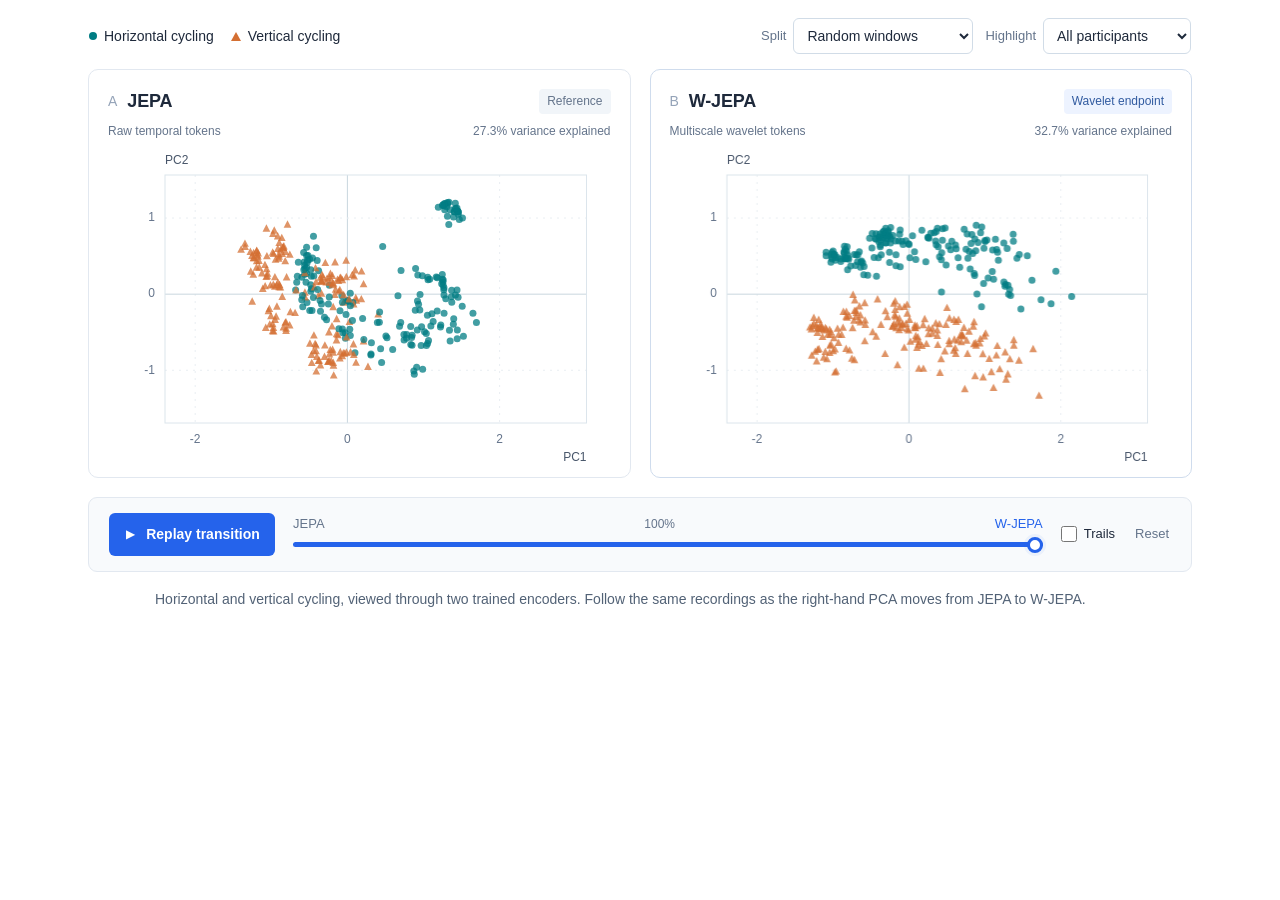
==== pca.html @ 6e19e4da "Publish the W-JEPA website from a dedicated Pages branch" ====
<!doctype html>
<html lang="en"><head><meta charset="utf-8"><meta name="viewport" content="width=device-width, initial-scale=1">
<title>W-JEPA · Explore the representations</title>
<link rel="icon" href="favicon.svg" type="image/svg+xml">
<link rel="stylesheet" href="styles.css">
</head><body class="embed-page" data-figure-view="pca">
<div class="wjepa-figure" id="wjepa-figure">
  <section class="representation-section" id="explorer" aria-label="DSADS cycling representations">
    <div class="figure-toolbar">
      <div class="legend" aria-label="Activities">
        <span class="legend-item"><span class="shape circle" aria-hidden="true"></span>Horizontal cycling</span>
        <span class="legend-item"><span class="shape triangle" aria-hidden="true"></span>Vertical cycling</span>
      </div>
      <div class="figure-filters">
        <label for="split">Split <select id="split"><option value="participant">Unseen participants</option><option value="window" selected>Random windows</option></select></label>
        <label for="participant">Highlight <select id="participant"><option value="all">All participants</option></select></label>
      </div>
    </div>
    <figure class="pca-figure" aria-describedby="pca-caption">
      <div class="plots">
        <section class="plot-panel" aria-labelledby="baseline-title">
          <div class="plot-header"><div><span class="panel-letter">A</span><h3 id="baseline-title">JEPA</h3></div><span class="panel-tag">Reference</span></div>
          <p class="plot-subtitle">Raw temporal tokens <span id="baseline-variance">27.3% variance explained</span></p>
          <div class="scatter-wrap"><canvas id="scatter-reference" tabindex="0" role="img" aria-label="Fixed JEPA PCA reference. Use arrow keys to inspect the same recordings in both panels."></canvas></div>
        </section>
        <section class="plot-panel moving-panel" aria-labelledby="stage-title">
          <div class="plot-header"><div><span class="panel-letter">B</span><h3 id="stage-title">JEPA</h3></div><span class="panel-tag animated-tag" id="stage-tag">Interactive</span></div>
          <p class="plot-subtitle"><span id="stage-subtitle">Raw temporal tokens</span><span id="variance">27.3% variance explained</span></p>
          <div class="scatter-wrap"><canvas id="scatter" tabindex="0" role="img" aria-label="Animated PCA of 360 cycling recordings. Circles show horizontal cycling, triangles show vertical cycling. Use arrow keys to inspect recordings; Escape clears selection."></canvas><div id="tooltip" class="plot-tooltip" role="tooltip" hidden></div></div>
        </section>
      </div>
      <div class="playback">
        <button id="play" class="play-button" type="button" aria-pressed="false"><span id="play-symbol" aria-hidden="true">▶</span><span id="play-label">Play transition</span></button>
        <div class="scrubber">
          <div class="endpoints"><button id="before" type="button" class="endpoint active">JEPA</button><output id="progress-value" for="progress">0%</output><button id="after" type="button" class="endpoint">W-JEPA</button></div>
          <label class="sr-only" for="progress">Transition from JEPA to W-JEPA</label><input id="progress" type="range" min="0" max="1000" value="0" step="1" aria-valuetext="JEPA, 0 percent">
        </div>
        <label class="trail-toggle"><input id="trails" type="checkbox"><span>Trails</span></label>
        <button id="reset" class="reset-button" type="button">Reset</button>
      </div>
      <figcaption class="figure-caption" id="pca-caption"><p>Horizontal and vertical cycling, viewed through two trained encoders. Follow the same recordings as the right-hand PCA moves from JEPA to W-JEPA.</p></figcaption>
    </figure>
    <div class="inspector" id="inspector" aria-live="polite" hidden><p id="inspector-text"></p><button type="button" id="clear-selection" hidden>Clear</button></div>
  </section>

  <div class="sr-only" id="announcer" aria-live="polite"></div>
</div>
<script src="data.js"></script>
<script src="app.js"></script>
</body></html>
---- styles.css ----
@charset "UTF-8";
/* Academic page shell. Figure rules are scoped so Bulma and host styles remain intact. */
:root{color-scheme:light}
html{scroll-behavior:smooth;scroll-padding-top:28px}
body{margin:0;background:#fff;color:#1e293b;font:16px/1.6 Inter,'Segoe UI',-apple-system,BlinkMacSystemFont,sans-serif;-webkit-font-smoothing:antialiased}
.academic-page,.academic-page *,.academic-footer,.academic-footer *{box-sizing:border-box}
.academic-container{max-width:1200px;margin:0 auto;padding:0 32px}
.publication-header{text-align:center;max-width:960px;margin:auto;padding:65px 24px 52px}
.publication-category{font-size:14px;font-weight:500;color:#64748b;letter-spacing:.015em;margin:0 0 13px}
.publication-title{font-size:54px;line-height:1.1;font-weight:800;letter-spacing:-2px;margin:0 0 13px;color:#1e293b}
.publication-subtitle{font-size:30px;line-height:1.28;font-weight:600;letter-spacing:-.7px;margin:0;color:#334155}
.publication-links{display:flex;justify-content:center;gap:9px;flex-wrap:wrap;margin-top:26px}
.publication-button{display:inline-flex;align-items:center;justify-content:center;gap:10px;padding:9px 17px;border-radius:9px;background:#f1f5f9;color:#334155;text-decoration:none;font-size:14px;font-weight:600;transition:background .2s}
.publication-button.primary{background:#1e293b;color:white}
.publication-button:hover{background:#e2e8f0}
.publication-button.primary:hover{background:#2563eb}
.publication-button:focus-visible,.academic-footer a:focus-visible{outline:3px solid #2563eb;outline-offset:4px}
.teaser-section{padding:0 0 46px}
.academic-footer{background:#f8fafc;border-top:1px solid #e2e8f0;padding:27px 24px;text-align:center;font-size:13px;color:#64748b}
.academic-footer>div{max-width:830px;margin:auto}
.academic-footer p{margin:0 0 6px;line-height:1.7}
.academic-footer a{color:#2563eb;text-decoration:none}
.academic-footer a:hover{text-decoration:underline}
.skip-link{position:absolute;left:20px;top:-100px;z-index:5;background:white;padding:10px 14px;color:#2563eb}
.skip-link:focus{top:12px}
.embed-page{margin:0;padding:0;background:#f8fafc}
.embed-page[data-figure-view="pca"]{background:#fff}
.embed-page .wjepa-figure{max-width:1136px;margin:0 auto;padding:18px 16px;box-sizing:border-box}
.embed-page[data-figure-view="wavelet"] .signal-section{border-top:0;margin-top:0;padding-top:0}

/* Self-contained, template-compatible interactive figure. */
.wjepa-figure{--wj-ink:#1e293b;--wj-muted:#64748b;--wj-line:#e2e8f0;--wj-blue:#2563eb;--wj-teal:#007c83;--wj-orange:#d46f32;--wj-surface:#f8fafc;display:flow-root;min-width:0;color:var(--wj-ink);font:16px/1.6 Inter,'Segoe UI',-apple-system,BlinkMacSystemFont,sans-serif}
.wjepa-figure *,.wjepa-figure *:before,.wjepa-figure *:after{box-sizing:border-box}
.wjepa-figure p,.wjepa-figure h2,.wjepa-figure h3,.wjepa-figure figure{margin:0}
.wjepa-figure p{line-height:1.65}
.wjepa-figure button,.wjepa-figure input,.wjepa-figure select{font:inherit;box-shadow:none;letter-spacing:normal}
.wjepa-figure button{cursor:pointer;touch-action:manipulation;border:0;transition:background .18s,color .18s;color:inherit}
.wjepa-figure select,.wjepa-figure summary,.wjepa-figure a{cursor:pointer}
.wjepa-figure button:focus-visible,.wjepa-figure a:focus-visible,.wjepa-figure input:focus-visible,.wjepa-figure select:focus-visible,.wjepa-figure summary:focus-visible,.wjepa-figure canvas:focus-visible{outline:3px solid var(--wj-blue);outline-offset:4px}
.wjepa-figure [hidden]{display:none!important}
.wjepa-figure .sr-only{position:absolute;width:1px;height:1px;padding:0;margin:-1px;overflow:hidden;clip:rect(0,0,0,0);white-space:nowrap;border:0}
.wjepa-figure input[type=checkbox]{appearance:auto;accent-color:var(--wj-blue);width:16px;height:16px;margin:0;flex:0 0 auto;cursor:pointer}
.wjepa-figure select{appearance:auto;max-width:100%;border:1px solid #d1dce7;border-radius:6px;background:white;padding:7px 25px 7px 9px;color:var(--wj-ink);font-size:14px;line-height:1.45;min-height:36px}
.wjepa-figure .figure-heading{text-align:center;max-width:820px;margin:0 auto 27px}
.wjepa-figure .section-label{font-size:13px;color:var(--wj-blue);font-weight:600;margin-bottom:7px}
.wjepa-figure .figure-heading h2,.wjepa-figure .section-heading h2{font-size:29px;font-weight:700;line-height:1.25;letter-spacing:-.6px}
.wjepa-figure .figure-heading>p:last-child{font-size:16px;color:var(--wj-muted);margin-top:12px;line-height:1.65}
.wjepa-figure .figure-toolbar{display:flex;flex-wrap:wrap;justify-content:space-between;align-items:center;gap:14px;padding:0 1px 15px}
.wjepa-figure .legend{display:flex;align-items:center;flex-wrap:wrap;gap:17px;font-size:14px}
.wjepa-figure .legend-item{display:flex;align-items:center;gap:7px;min-height:32px}
.wjepa-figure .shape{display:inline-block;flex:0 0 auto}
.wjepa-figure .circle{width:8px;height:8px;border-radius:50%;background:var(--wj-teal)}
.wjepa-figure .triangle{width:0;height:0;border-left:5px solid transparent;border-right:5px solid transparent;border-bottom:9px solid var(--wj-orange)}
.wjepa-figure .figure-filters{display:flex;gap:12px;align-items:center;flex-wrap:wrap}
.wjepa-figure .figure-filters>label{display:flex;align-items:center;gap:7px;font-size:13px;color:var(--wj-muted)}
.wjepa-figure .plots{position:relative;display:grid;grid-template-columns:repeat(2,minmax(0,1fr));gap:19px}
.wjepa-figure .plot-panel{background:white;border:1px solid var(--wj-line);border-radius:10px;min-width:0;padding:19px 19px 8px}
.wjepa-figure .moving-panel{background:white;border-color:#cfdced}
.wjepa-figure .plot-header{display:flex;align-items:center;justify-content:space-between;gap:10px}
.wjepa-figure .plot-header>div{display:flex;gap:10px;align-items:center;min-width:0}
.wjepa-figure .plot-header h3{font-size:18px;line-height:1.35;font-weight:650;letter-spacing:-.2px}
.wjepa-figure .panel-letter{font-size:14px;color:#94a3b8;line-height:1.1;font-weight:500}
.wjepa-figure .panel-tag{font-size:12px;color:var(--wj-muted);background:#f1f5f9;padding:3px 8px;border-radius:4px;white-space:nowrap}
.wjepa-figure .animated-tag{background:#edf3ff;color:#315ba0}
.wjepa-figure .plot-subtitle{font-size:12px;color:var(--wj-muted);display:flex;align-items:center;justify-content:space-between;flex-wrap:wrap;gap:3px 10px;margin-top:6px;min-height:24px}
.wjepa-figure .scatter-wrap{position:relative;margin-top:6px}
.wjepa-figure .scatter-wrap canvas{display:block;width:100%;height:319px;cursor:crosshair;touch-action:pan-y}
.wjepa-figure .plot-tooltip{position:absolute;z-index:3;pointer-events:none;background:#fff;color:var(--wj-ink);padding:11px 13px;max-width:min(245px,95%);box-shadow:0 5px 20px #1e293b18;border:1px solid #d1dce7;border-radius:7px;font-size:13px;line-height:1.6}
.wjepa-figure .plot-tooltip strong{display:block;font-size:14px}
.wjepa-figure .plot-tooltip small{display:block;font-size:12px;color:var(--wj-muted)}
.wjepa-figure .plot-empty{position:absolute;inset:60px 0 40px;z-index:1;display:grid;place-items:center;color:var(--wj-muted);padding:20px;background:#ffffffbd;pointer-events:none;text-align:center;font-size:14px}
.wjepa-figure .playback{display:flex;align-items:center;gap:18px;margin-top:19px;padding:15px 20px;border:1px solid var(--wj-line);border-radius:9px;background:var(--wj-surface)}
.wjepa-figure .play-button{display:flex;align-items:center;justify-content:center;gap:9px;background:var(--wj-blue);color:white;border-radius:6px;padding:10px 15px;font-size:14px;font-weight:550;white-space:nowrap;min-width:166px;min-height:40px}
.wjepa-figure .play-button:hover{background:#1d4ed8}
.wjepa-figure .play-button>span:first-child{width:13px;font-size:12px}
.wjepa-figure .scrubber{flex:1;min-width:130px}
.wjepa-figure .endpoints{display:flex;align-items:center;justify-content:space-between;gap:7px;margin-bottom:7px}
.wjepa-figure .endpoint{background:none;color:var(--wj-muted);font-size:13px;line-height:1.25;padding:2px 0;font-weight:500}
.wjepa-figure .endpoint.active{color:var(--wj-blue)}
.wjepa-figure output{font-size:12px;color:var(--wj-muted);font-variant-numeric:tabular-nums;line-height:1}
.wjepa-figure input[type=range]{width:100%;display:block;height:5px;appearance:none;-webkit-appearance:none;border:0;border-radius:4px;background:linear-gradient(to right,var(--wj-blue) 0%,var(--wj-blue) var(--progress,0%),#d5dfe9 var(--progress,0%),#d5dfe9 100%);margin:8px 0;cursor:ew-resize}
.wjepa-figure input[type=range]::-webkit-slider-thumb{appearance:none;-webkit-appearance:none;width:16px;height:16px;border:3px solid var(--wj-blue);border-radius:50%;background:white;box-shadow:0 0 0 3px #2563eb0f}
.wjepa-figure input[type=range]::-moz-range-thumb{width:12px;height:12px;border:3px solid var(--wj-blue);border-radius:50%;background:white}
.wjepa-figure .trail-toggle{display:flex;align-items:center;gap:7px;font-size:13px;cursor:pointer}
.wjepa-figure .reset-button{padding:9px 2px;font-size:13px;background:transparent;color:var(--wj-muted)}
.wjepa-figure .reset-button:hover{color:var(--wj-blue)}
.wjepa-figure .figure-caption{margin:16px auto 0;max-width:970px;font-size:14px;line-height:1.75;color:#526276;text-align:left}
.wjepa-figure .figure-caption strong{font-weight:650;color:var(--wj-ink)}
.wjepa-figure .inspector{display:flex;align-items:center;justify-content:space-between;gap:12px;margin-top:10px;padding:10px 13px;background:#f8fafc;border-radius:5px;font-size:12px;color:var(--wj-muted);min-height:40px}
.wjepa-figure .inspector strong{font-weight:550;color:var(--wj-ink)}
.wjepa-figure .inspector button{font-size:12px;background:transparent;color:var(--wj-blue);padding:3px;white-space:nowrap}
.wjepa-figure .evaluation-summary{display:grid;grid-template-columns:240px minmax(0,1fr);gap:30px;align-items:center;max-width:950px;margin:27px auto 0}
.wjepa-figure .evaluation-label h3{font-size:15px;font-weight:600;line-height:1.45}
.wjepa-figure .evaluation-label p{font-size:12px;color:var(--wj-muted);margin-top:4px}
.wjepa-figure .table-scroll{min-width:0}
.wjepa-figure .evaluation-table{border-collapse:collapse;table-layout:auto;width:100%;font-size:14px;line-height:1.5;background:transparent}
.wjepa-figure .evaluation-table th,.wjepa-figure .evaluation-table td{padding:8px 10px;text-align:right;border:0;border-bottom:1px solid var(--wj-line);font-variant-numeric:tabular-nums;background:transparent;color:var(--wj-ink);vertical-align:middle}
.wjepa-figure .evaluation-table th:first-child{text-align:left}
.wjepa-figure .evaluation-table thead th{font-size:12px;color:var(--wj-muted);font-weight:500}
.wjepa-figure .evaluation-table tbody th{font-weight:500}
.wjepa-figure .evaluation-table tbody tr:last-child th,.wjepa-figure .evaluation-table tbody tr:last-child td{font-weight:650;border-bottom:0}
.wjepa-figure .evaluation-table tbody tr:last-child td{color:var(--wj-teal)}
.wjepa-figure .evaluation-table small{font-size:12px}
.wjepa-figure .split-note{max-width:950px;margin:10px auto 0;font-size:12px;line-height:1.65;color:var(--wj-muted)}
.wjepa-figure .signal-section{border-top:1px solid var(--wj-line);margin-top:44px;padding-top:35px}
.wjepa-figure .section-heading{display:flex;align-items:center;justify-content:space-between;gap:24px;margin-bottom:18px}
.wjepa-figure .section-heading h2{font-size:26px}
.wjepa-figure .section-heading p:last-child{font-size:14px;color:var(--wj-muted);margin-top:8px}
.wjepa-figure .correlation{text-align:right;flex:0 0 auto}
.wjepa-figure .correlation strong{font-size:31px;font-weight:600;letter-spacing:-1px;line-height:1.1;font-variant-numeric:tabular-nums}
.wjepa-figure .correlation span{display:block;font-size:12px;color:var(--wj-muted);margin-top:5px}
.wjepa-figure .wave-legend{display:flex;flex-wrap:wrap;gap:20px;margin:0 0 13px;font-size:13px;color:var(--wj-muted)}
.wjepa-figure .wave-legend>span{display:flex;align-items:center;gap:8px}
.wjepa-figure .wave-line{display:inline-block;width:23px;border-top:2px solid #007c72}
.wjepa-figure .vertical-line{border-color:#c3632b;border-top-style:dashed}
.wjepa-figure .signal-grid{display:grid;grid-template-columns:repeat(2,minmax(0,1fr));gap:19px}
.wjepa-figure .signal-card{background:white;border:1px solid var(--wj-line);border-radius:9px;min-width:0;overflow:hidden}
.wjepa-figure .signal-card-heading{display:flex;align-items:center;justify-content:space-between;gap:10px;padding:18px 18px 0}
.wjepa-figure .signal-card-heading>div{display:flex;align-items:center;gap:10px;min-width:0}
.wjepa-figure .signal-card h3{font-size:15px;font-weight:600;line-height:1.4}
.wjepa-figure .number-label{font-size:13px;color:#94a3b8}
.wjepa-figure .signal-badge{font-size:12px;color:var(--wj-muted);white-space:nowrap}
.wjepa-figure .signal-badge.accent{font-size:12px;color:var(--wj-teal);background:#eef8f6;padding:3px 7px;border-radius:4px}
.wjepa-figure .signal-plot{margin:5px 8px 0}
.wjepa-figure .signal-plot canvas{display:block;width:100%;height:200px}
.wjepa-figure .signal-caption{padding:0 18px 16px;font-size:13px;line-height:1.6;color:var(--wj-muted)}
.wjepa-figure .band-toolbar{display:flex;align-items:center;gap:22px;margin-top:18px}
.wjepa-figure .band-label{font-size:14px;flex:0 0 auto;line-height:1.5}
.wjepa-figure .band-label small{display:block;color:var(--wj-muted);font-size:12px}
.wjepa-figure .band-buttons{display:flex;flex-wrap:wrap;gap:7px}
.wjepa-figure .band-buttons button{font-size:13px;border:1px solid #d5dfe8;border-radius:5px;background:white;padding:7px 13px;min-width:107px;line-height:1.4;text-align:left}
.wjepa-figure .band-buttons small{display:block;font-size:12px;color:var(--wj-muted);margin-top:1px}
.wjepa-figure .band-buttons button[aria-pressed=true]{color:white;background:var(--wj-blue);border-color:var(--wj-blue)}
.wjepa-figure .band-buttons button[aria-pressed=true] small{color:#e8efff}
.wjepa-figure .band-buttons button:hover:not([aria-pressed=true]){background:#f1f5f9}
.wjepa-figure .signal-footnote{font-size:12px;color:var(--wj-muted);margin-top:14px;line-height:1.7}
.wjepa-figure .methods{border-top:1px solid var(--wj-line);padding-top:24px;margin-top:34px}
.wjepa-figure .methods-heading h3{font-size:18px;font-weight:600;line-height:1.4;margin-bottom:11px}
.wjepa-figure .methods details{border-bottom:1px solid var(--wj-line)}
.wjepa-figure .methods summary{padding:13px 1px;display:flex;align-items:center;gap:12px;font-size:14px;font-weight:500;list-style:none}
.wjepa-figure .methods summary::-webkit-details-marker{display:none}
.wjepa-figure .methods summary>span{color:#94a3b8;font-size:12px;font-weight:400}
.wjepa-figure .methods summary:after{content:'+';font-size:20px;color:var(--wj-muted);font-weight:350;line-height:1;margin-left:auto}
.wjepa-figure .methods details[open] summary:after{content:'−'}
.wjepa-figure .method-content{max-width:960px;padding:0 16px 17px 31px}
.wjepa-figure .method-content p{font-size:14px;color:var(--wj-muted);line-height:1.8;margin:0 0 11px}
.wjepa-figure .method-content p:last-child{margin-bottom:0}
.wjepa-figure .method-content code{font-size:12px;background:#f1f5f9;color:#475569;padding:1px 3px;overflow-wrap:anywhere}
.wjepa-figure .method-content a{color:var(--wj-blue);text-underline-offset:3px}
.wjepa-figure .projection-evidence{display:flex;gap:15px 30px;flex-wrap:wrap;margin:15px 0;padding:12px 0;border-block:1px solid var(--wj-line);font-size:12px;color:var(--wj-muted)}
.wjepa-figure .projection-evidence strong{display:block;font-size:15px;font-weight:550;color:var(--wj-ink);margin-top:2px}

@media(max-width:1024px){
 .academic-container{padding:0 24px}
 .wjepa-figure .figure-toolbar{gap:9px}
 .wjepa-figure .figure-filters{gap:10px}
 .wjepa-figure .plot-panel{padding:16px 14px 7px}
 .wjepa-figure .plot-header h3{font-size:16px}
 .wjepa-figure .plot-subtitle{display:block;min-height:40px}
 .wjepa-figure .plot-subtitle>span:last-child{display:block}
 .wjepa-figure .scatter-wrap canvas{height:299px}
 .wjepa-figure .evaluation-summary{grid-template-columns:220px minmax(0,1fr);gap:20px}
 .wjepa-figure .signal-card-heading{flex-wrap:wrap;min-height:59px;gap:4px 12px;padding:15px 15px 0}
 .wjepa-figure .band-toolbar{flex-direction:column;align-items:flex-start;gap:10px}
 .wjepa-figure .band-buttons{width:100%}
 .wjepa-figure .band-buttons button{flex:1}
}
@media(max-width:700px){
 .publication-header{padding:39px 20px 36px}
 .publication-title{font-size:43px;letter-spacing:-1.4px}
 .publication-subtitle{font-size:24px;letter-spacing:-.4px}
 .publication-category{font-size:13px}
 .publication-links{gap:7px;margin-top:20px}
 .publication-button{font-size:13px;padding:8px 12px}
 .academic-container{padding:0 18px}
 .wjepa-figure .figure-heading{margin-bottom:22px}
 .wjepa-figure .figure-heading h2{font-size:25px;letter-spacing:-.4px}
 .wjepa-figure .figure-heading>p:last-child{font-size:15px}
 .wjepa-figure .desktop-break{display:none}
 .wjepa-figure .figure-toolbar{align-items:flex-start;flex-direction:column;gap:10px}
 .wjepa-figure .figure-filters{width:100%;gap:8px}
 .wjepa-figure .figure-filters>label{flex:1;flex-direction:column;align-items:flex-start;gap:4px;font-size:12px;min-width:0}
 .wjepa-figure .figure-filters select{width:100%;font-size:14px}
 .wjepa-figure .legend{font-size:13px;gap:15px}
 .wjepa-figure .plots{gap:13px;grid-template-columns:1fr}
 .wjepa-figure .plot-panel{padding:17px 15px 8px}
 .wjepa-figure .plot-header h3{font-size:18px}
 .wjepa-figure .plot-subtitle{display:flex;min-height:24px}
 .wjepa-figure .plot-subtitle>span:last-child{display:inline}
 .wjepa-figure .scatter-wrap canvas{height:282px}
 .wjepa-figure .playback{flex-wrap:wrap;gap:12px;padding:13px 14px;margin-top:15px}
 .wjepa-figure .play-button{min-width:155px;font-size:13px;order:1;padding:9px 12px}
 .wjepa-figure .scrubber{order:0;flex-basis:100%}
 .wjepa-figure .trail-toggle{order:2;margin-left:auto;font-size:13px}
 .wjepa-figure .reset-button{order:3;font-size:13px}
 .wjepa-figure .figure-caption{font-size:13px;line-height:1.75;margin-top:15px}
 .wjepa-figure .inspector{font-size:12px;padding:10px}
 .wjepa-figure .evaluation-summary{display:block;margin-top:23px}
 .wjepa-figure .evaluation-label{margin-bottom:9px}
 .wjepa-figure .evaluation-table{font-size:13px}
 .wjepa-figure .evaluation-table th,.wjepa-figure .evaluation-table td{padding:7px 4px}
 .wjepa-figure .evaluation-table thead th{font-size:12px}
 .wjepa-figure .split-note{font-size:12px;margin-top:7px}
 .wjepa-figure .signal-section{margin-top:31px;padding-top:27px}
 .wjepa-figure .section-heading{gap:15px;align-items:flex-start;margin-bottom:15px}
 .wjepa-figure .section-heading h2{font-size:23px;letter-spacing:-.4px}
 .wjepa-figure .section-heading p:last-child{font-size:13px}
 .wjepa-figure .section-label{font-size:12px}
 .wjepa-figure .correlation{padding-top:27px}
 .wjepa-figure .correlation strong{font-size:25px}
 .wjepa-figure .correlation span{font-size:12px;line-height:1.35;max-width:90px}
 .wjepa-figure .signal-grid{grid-template-columns:1fr;gap:13px}
 .wjepa-figure .signal-card-heading{flex-wrap:nowrap;min-height:0;padding:16px 14px 0}
 .wjepa-figure .signal-card h3{font-size:14px}
 .wjepa-figure .signal-badge{font-size:12px;white-space:normal;text-align:right}
 .wjepa-figure .signal-plot canvas{height:192px}
 .wjepa-figure .signal-caption{font-size:12px;padding:0 14px 14px}
 .wjepa-figure .wave-legend{font-size:12px;gap:15px}
 .wjepa-figure .band-buttons{display:grid;grid-template-columns:repeat(3,minmax(0,1fr));gap:7px}
 .wjepa-figure .band-buttons button{min-width:0;padding:7px 9px}
 .wjepa-figure .signal-footnote{font-size:12px}
 .wjepa-figure .methods{margin-top:27px;padding-top:22px}
 .wjepa-figure .methods-heading h3{font-size:17px}
 .wjepa-figure .methods summary{font-size:14px;gap:9px}
 .wjepa-figure .method-content{padding-left:23px;padding-right:0}
 .wjepa-figure .method-content p{font-size:13px}
 .academic-footer{font-size:12px;padding:24px 20px}
}
@media(max-width:370px){
 .wjepa-figure .playback{gap:10px}
 .wjepa-figure .play-button{min-width:0;flex:1}
 .wjepa-figure .panel-tag{font-size:12px;padding:2px 5px}
 .wjepa-figure .plot-header h3{font-size:16px}
 .wjepa-figure .legend{gap:8px;font-size:12px}
 .wjepa-figure .legend-item{gap:5px}
 .wjepa-figure .section-heading{flex-wrap:wrap}
 .wjepa-figure .correlation{padding-top:0;text-align:left;display:flex;align-items:center;gap:9px}
 .wjepa-figure .correlation span{max-width:none;margin:0}
}
@media(prefers-reduced-motion:reduce){html{scroll-behavior:auto}.wjepa-figure *,.publication-button{transition:none!important}}
@media print{
 .publication-links,.wjepa-figure .figure-toolbar,.wjepa-figure .playback,.wjepa-figure .inspector,.wjepa-figure .band-toolbar,.wjepa-figure .methods{display:none}
 .publication-header{padding:20px}.publication-title{font-size:32px}.publication-subtitle{font-size:22px}
 .academic-container{padding:0}.wjepa-figure .plots,.wjepa-figure .signal-grid{grid-template-columns:repeat(2,minmax(0,1fr))}
 .wjepa-figure .pca-figure,.wjepa-figure .signal-section{break-inside:avoid}
 .wjepa-figure .scatter-wrap canvas{height:290px}.wjepa-figure .signal-plot canvas{height:180px}
 .academic-footer{font-size:12px}
}
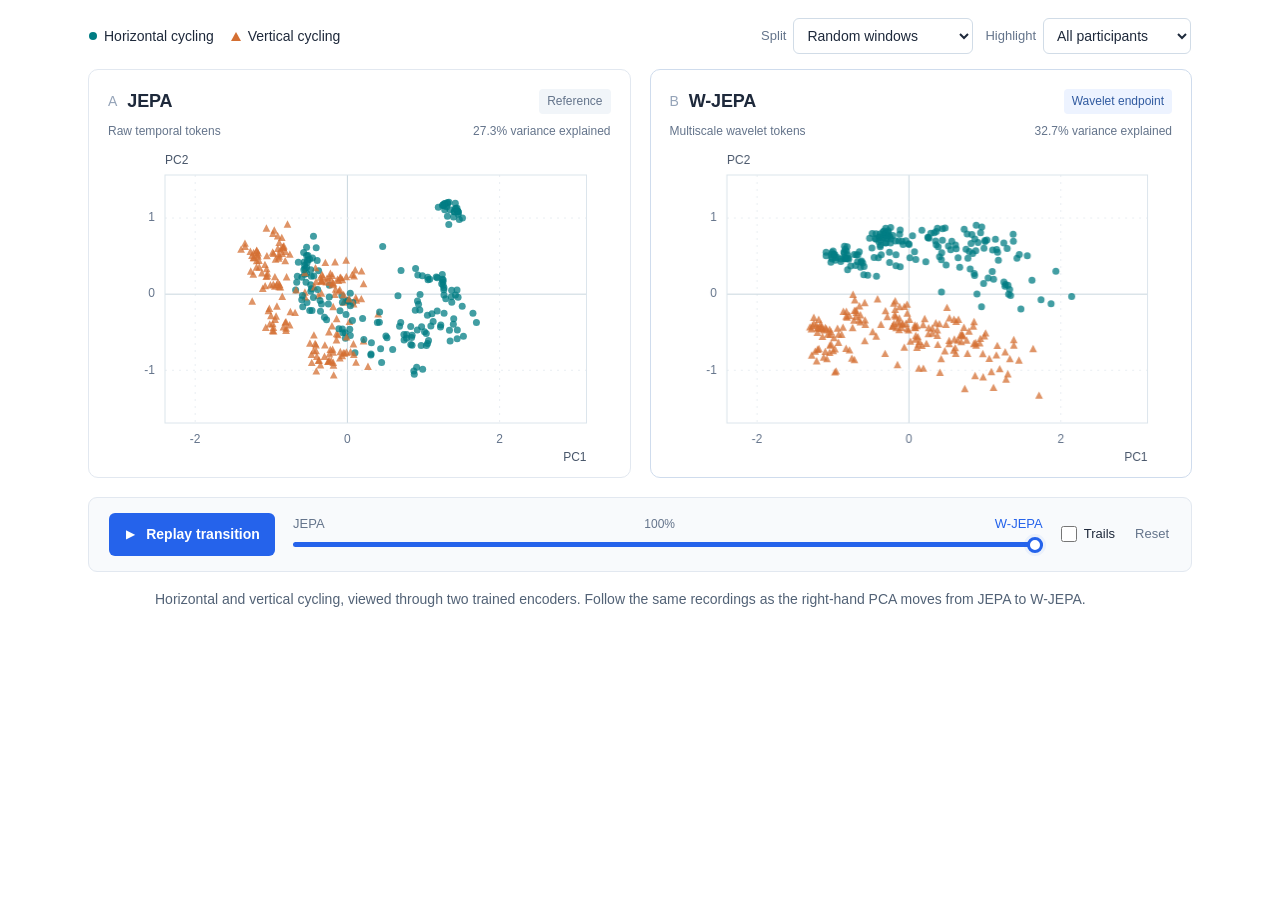
==== commit 64f1937a: "Use wave emoji in the title and favicon" ====
--- a/pca.html
+++ b/pca.html
@@ -1,7 +1,7 @@
 <!doctype html>
 <html lang="en"><head><meta charset="utf-8"><meta name="viewport" content="width=device-width, initial-scale=1">
 <title>W-JEPA · Explore the representations</title>
-<link rel="icon" href="favicon.svg" type="image/svg+xml">
+<link rel="icon" href="wave.svg" type="image/svg+xml" sizes="any">
 <link rel="stylesheet" href="styles.css">
 </head><body class="embed-page" data-figure-view="pca">
 <div class="wjepa-figure" id="wjepa-figure">
